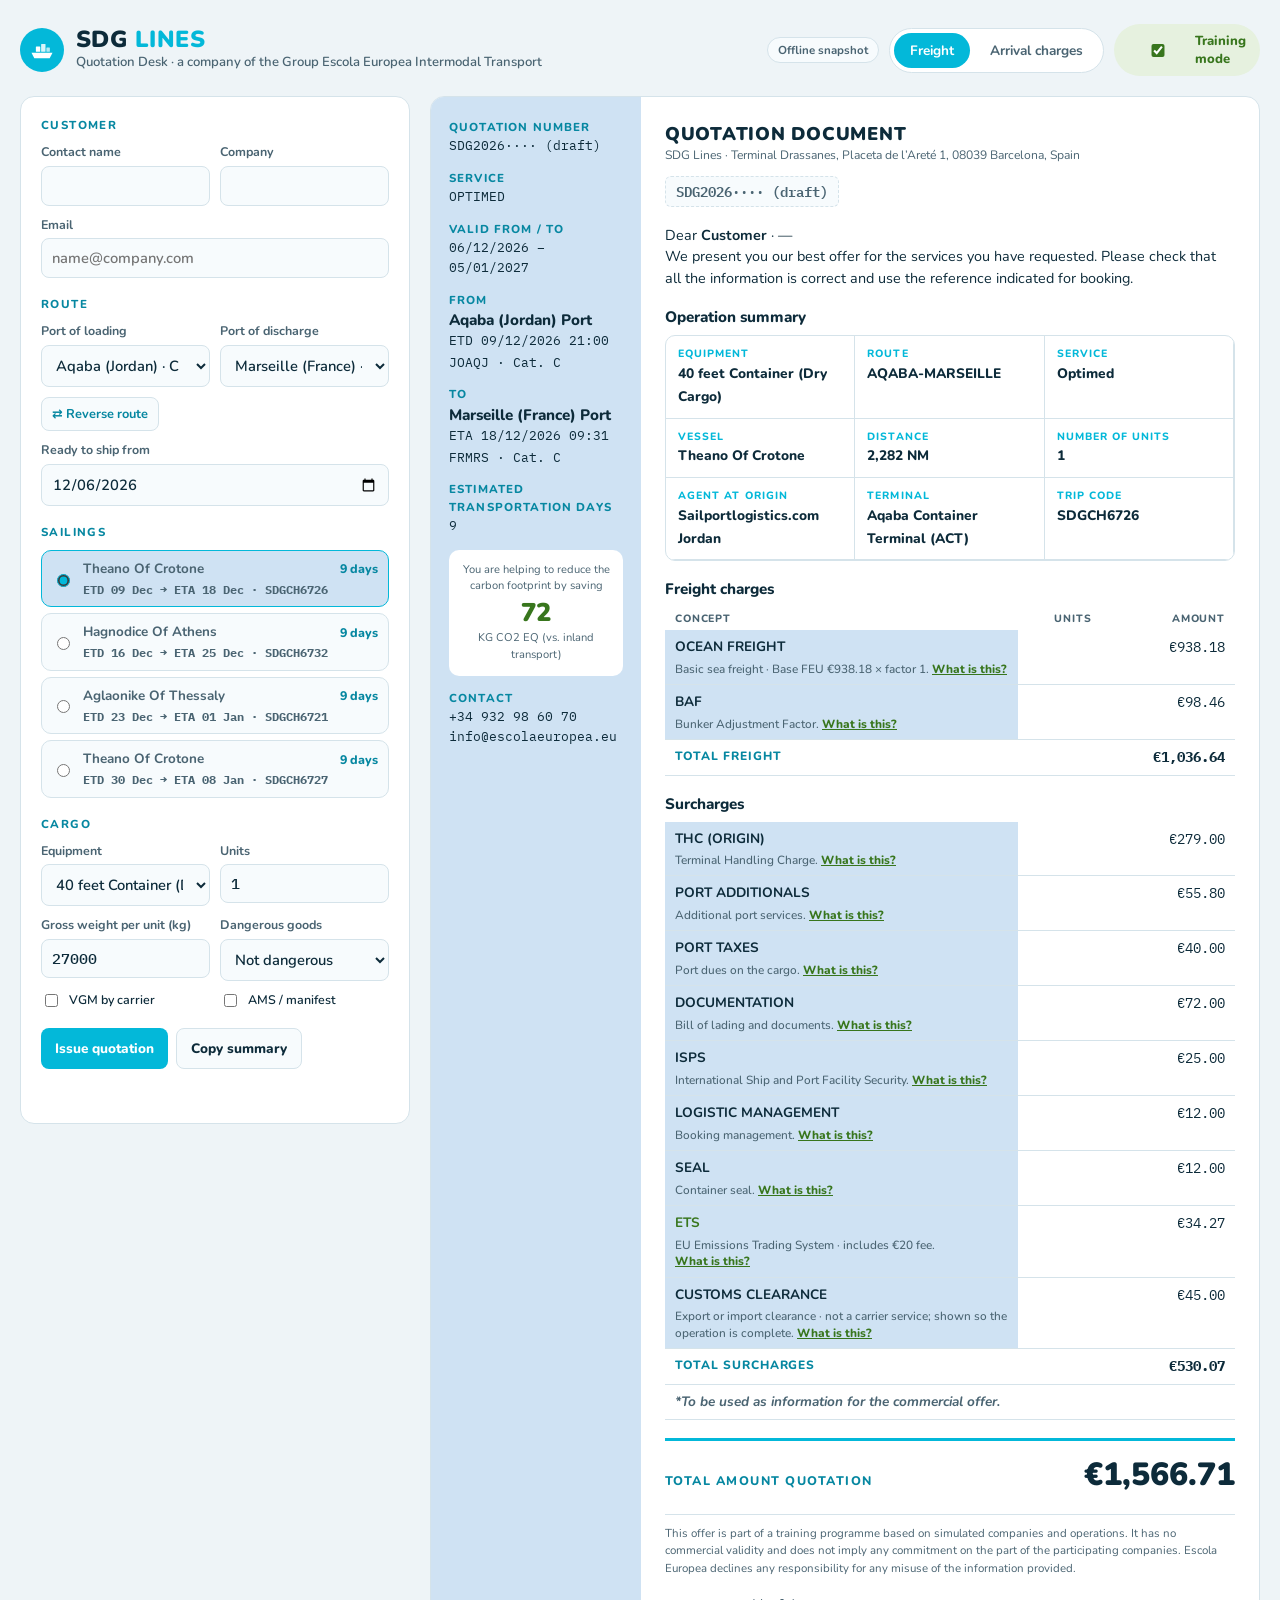
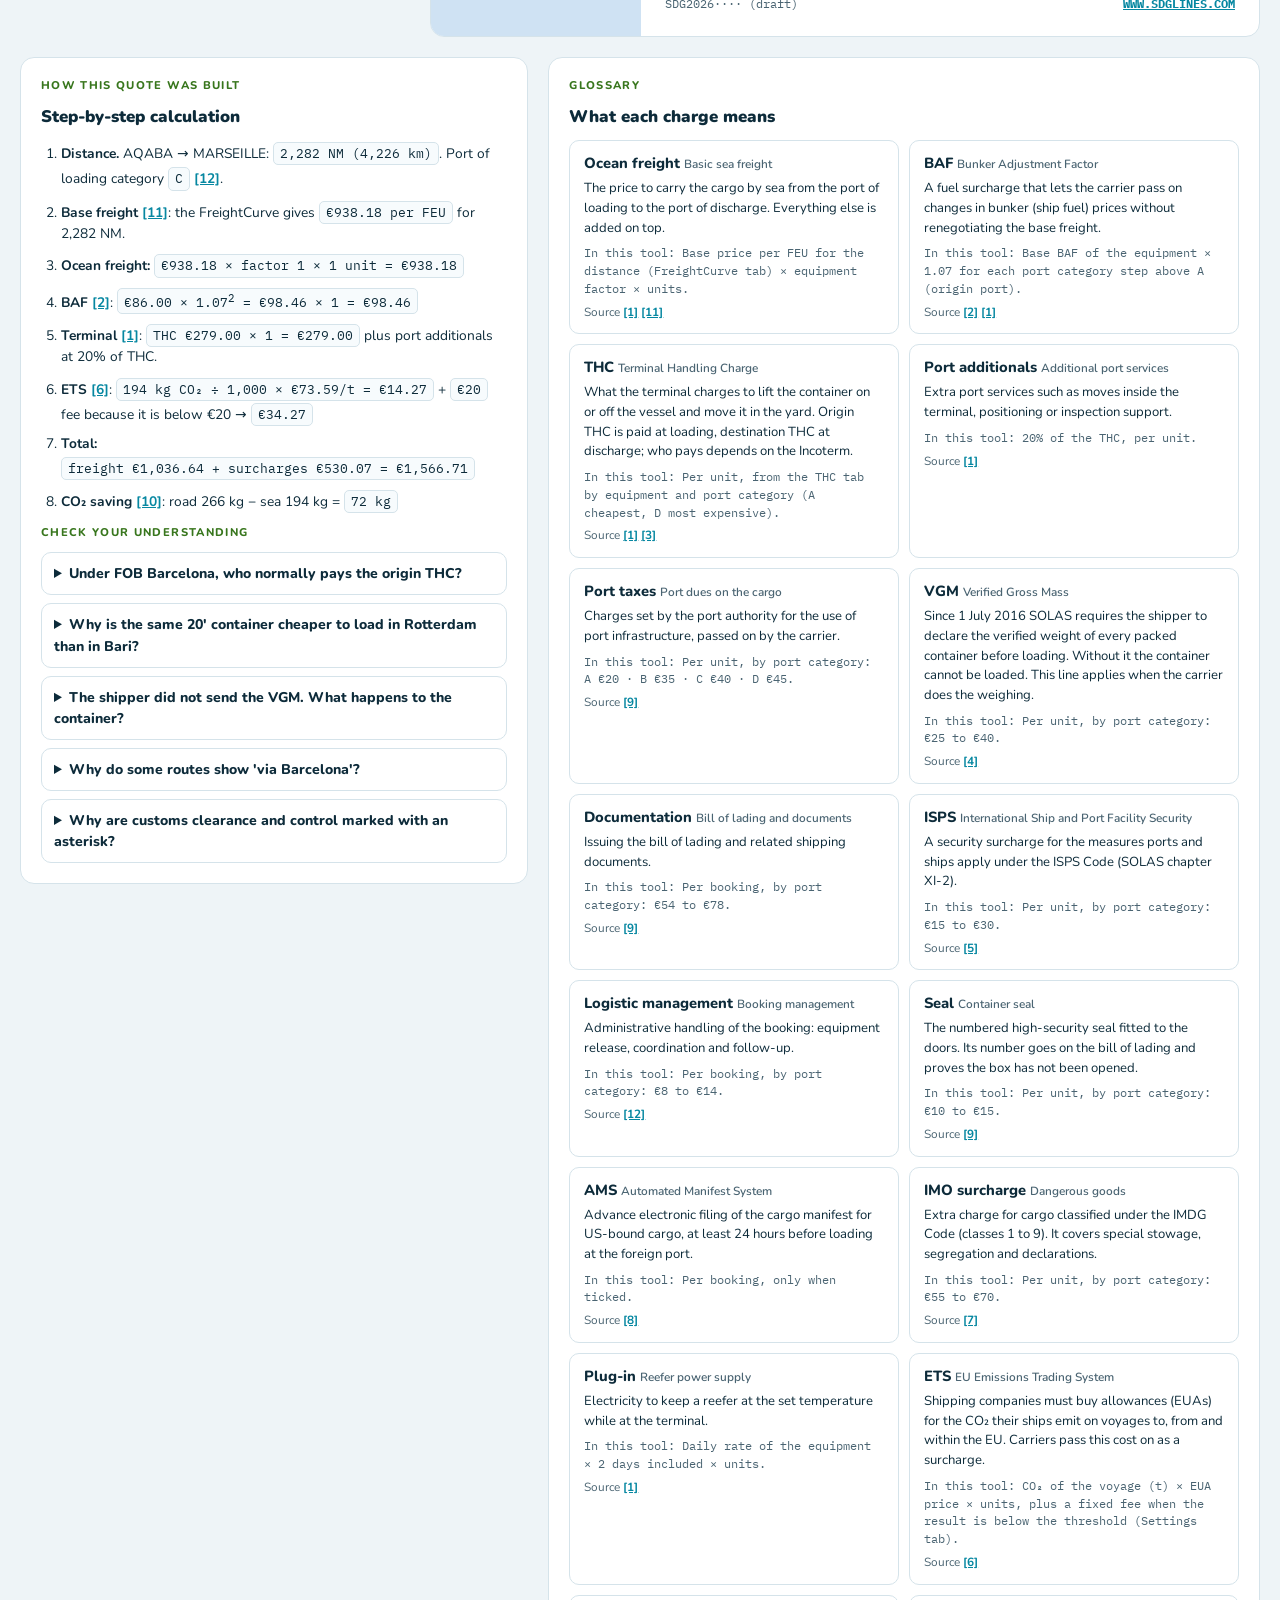
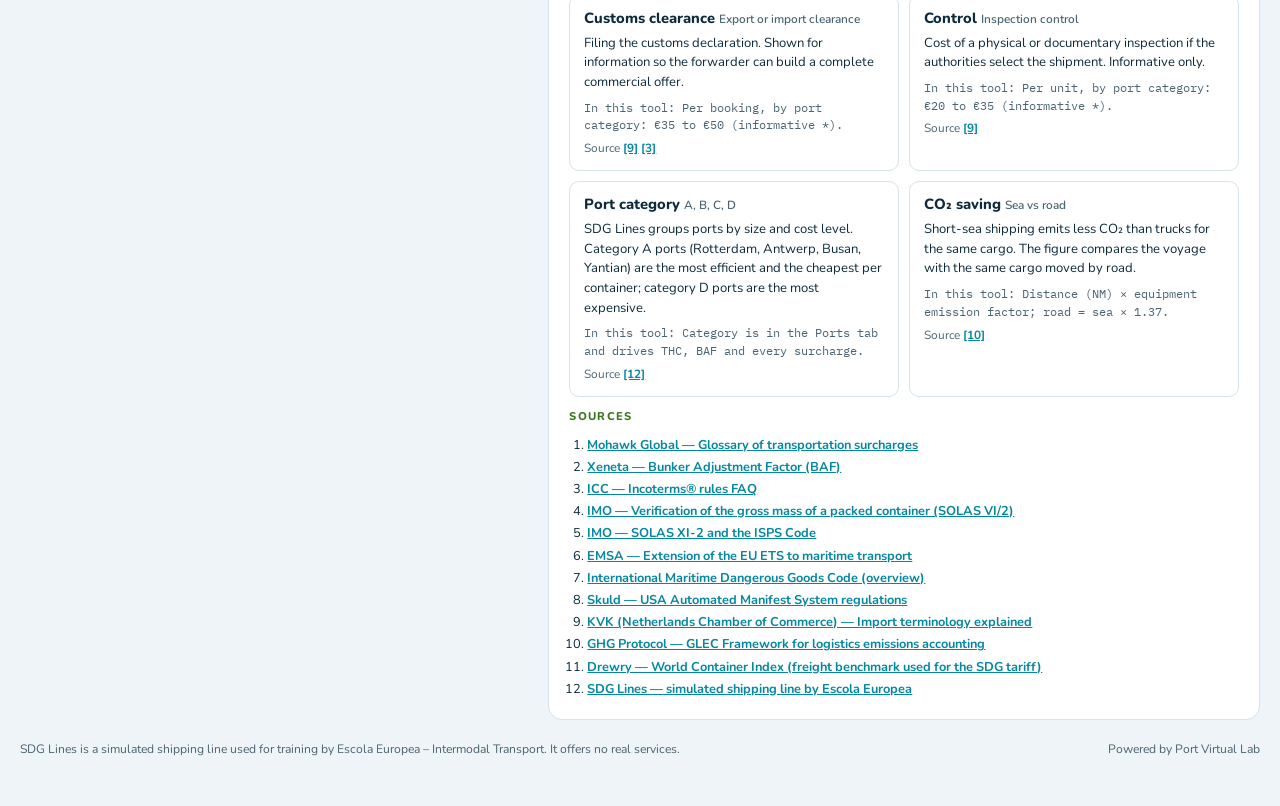
==== index.html @ 692e2114 "SDG Lines Quotation Desk Plain HTML/CSS/JS front end on GitHub Pages, Google Apps Script API over th" ====
<!doctype html>
<html lang="en">
<head>
<meta charset="utf-8">
<meta name="viewport" content="width=device-width,initial-scale=1,viewport-fit=cover">
<title>SDG Lines Quotation Desk</title>
<meta name="description" content="Container, RORO and arrival charges quotations for SDG Lines, the simulated shipping line of Escola Europea – Intermodal Transport.">
<link rel="icon" href="data:image/svg+xml,%3Csvg xmlns=%22http://www.w3.org/2000/svg%22 viewBox=%220 0 32 32%22%3E%3Ccircle cx=%2216%22 cy=%2216%22 r=%2216%22 fill=%22%2303b8d9%22/%3E%3Cpath d=%22M4 19h24l-3.2 6.5H7.2z%22 fill=%22%23fff%22/%3E%3C/svg%3E">
<link rel="preconnect" href="https://fonts.googleapis.com">
<link rel="preconnect" href="https://fonts.gstatic.com" crossorigin>
<link rel="stylesheet" href="https://fonts.googleapis.com/css2?family=Nunito:wght@400;600;700;800;900&family=IBM+Plex+Mono:wght@400;500;600&display=swap">
<link rel="stylesheet" href="css/styles.css">
</head>
<body class="teach">
<div class="wrap">
  <header class="top">
    <a class="brand" href="https://www.sdglines.com/" target="_blank" rel="noopener">
      <span class="mark" aria-hidden="true">
        <svg viewBox="0 0 32 32" fill="none"><path d="M4 19h24l-3.2 6.5H7.2z" fill="#fff"/><rect x="9" y="12" width="5" height="6" rx=".6" fill="#fff"/><rect x="15" y="9" width="5" height="9" rx=".6" fill="#fff" opacity=".85"/><rect x="21" y="13" width="4" height="5" rx=".6" fill="#fff" opacity=".7"/></svg>
      </span>
      <span>
        <h1>SDG <span>LINES</span></h1>
        <p>Quotation Desk · a company of the Group Escola Europea Intermodal Transport</p>
      </span>
    </a>
    <div class="topctl">
      <span class="status" id="data-status">Loading data…</span>
      <div class="tabs" role="group" aria-label="Quotation type">
        <button type="button" id="mode-freight" aria-pressed="true">Freight</button>
        <button type="button" id="mode-arrival" aria-pressed="false">Arrival charges</button>
      </div>
      <label class="learn" for="teach"><input id="teach" type="checkbox" checked> Training mode</label>
    </div>
  </header>

  <div class="grid">
    <form class="desk" id="form" autocomplete="off" novalidate>
      <fieldset>
        <h2>Customer</h2>
        <div class="row">
          <label for="name">Contact name<input id="name" required></label>
          <label for="company">Company<input id="company" required></label>
        </div>
        <label for="email">Email<input id="email" type="email" placeholder="name@company.com"></label>
      </fieldset>

      <fieldset>
        <h2 id="route-h">Route</h2>
        <div class="row">
          <label for="origin" id="origin-l">Port of loading<select id="origin"></select></label>
          <label for="dest"><span id="dest-t">Port of discharge</span><select id="dest"></select></label>
        </div>
        <button type="button" class="swap" id="swap">⇄ Reverse route</button>
        <label for="etd" id="etd-l">Ready to ship from<input id="etd" type="date"></label>
      </fieldset>

      <fieldset id="sail-box">
        <h2>Sailings</h2>
        <div class="sailings" id="sailings" role="radiogroup" aria-label="Available sailings"></div>
      </fieldset>

      <fieldset>
        <h2>Cargo</h2>
        <div class="row">
          <label for="unit">Equipment<select id="unit"></select></label>
          <label for="qty">Units<input id="qty" type="number" min="1" max="999" value="1"></label>
        </div>
        <div class="row">
          <label for="weight" id="weight-l">Gross weight per unit (kg)<input id="weight" type="number" min="0" step="100"></label>
          <label for="imo">Dangerous goods<select id="imo">
            <option value="">Not dangerous</option><option value="1">Class 1 · Explosives</option><option value="2">Class 2 · Gases</option>
            <option value="3">Class 3 · Flammable liquids</option><option value="4">Class 4 · Flammable solids</option><option value="5">Class 5 · Oxidizers, peroxides</option>
            <option value="6">Class 6 · Toxic, infectious</option><option value="7">Class 7 · Radioactive</option><option value="8">Class 8 · Corrosives</option><option value="9">Class 9 · Miscellaneous</option>
          </select></label>
        </div>
        <div class="row" id="opts-row">
          <label class="check" for="vgm"><input id="vgm" type="checkbox"> VGM by carrier</label>
          <label class="check" for="ams"><input id="ams" type="checkbox"> AMS / manifest</label>
        </div>
      </fieldset>

      <p class="flag" id="flag" hidden></p>

      <div class="actions">
        <button type="submit" class="btn primary" id="issue">Issue quotation</button>
        <button type="button" class="btn ghost" id="copy">Copy summary</button>
      </div>
      <div class="toast" id="toast" role="status" aria-live="polite"></div>
      <!-- Appears only once the server has filed a PDF for the issued quotation. -->
      <p class="pdf-link" id="pdf-link" hidden><a href="#" target="_blank" rel="noopener">Open the PDF</a></p>
    </form>

    <article class="doc" aria-label="Quotation document">
      <aside class="side">
        <div><div class="k">Quotation number</div><div class="v" id="d-qno"></div></div>
        <div><div class="k">Service</div><div class="v" id="d-service"></div></div>
        <div><div class="k">Valid from / to</div><div class="v" id="d-valid"></div></div>
        <div class="leg" id="d-from"></div>
        <div class="leg" id="d-to"></div>
        <div id="d-tt"></div>
        <div class="co2" id="d-co2"></div>
        <div><div class="k">Contact</div><div class="v">+34 932 98 60 70<br>info@escolaeuropea.eu</div></div>
      </aside>
      <div class="main">
        <div class="dochead">
          <div>
            <h3>QUOTATION DOCUMENT</h3>
            <p>SDG Lines · Terminal Drassanes, Placeta de l’Areté 1, 08039 Barcelona, Spain</p>
          </div>
          <span class="qno draft" id="d-qno2"></span>
        </div>
        <p class="dear" id="d-dear"></p>
        <div class="block"><h4>Operation summary</h4><div class="summary" id="d-summary"></div></div>
        <div class="block" id="b-freight"><h4>Freight charges</h4><div class="tbl"><table id="t-freight"></table></div></div>
        <div class="block"><h4 id="h-sur">Surcharges</h4><div class="tbl"><table id="t-sur"></table></div></div>
        <div class="total"><span id="d-total-l">Total amount quotation</span><b id="d-total"></b></div>
        <p class="disclaimer">This offer is part of a training programme based on simulated companies and operations. It has no commercial validity and does not imply any commitment on the part of the participating companies. Escola Europea declines any responsibility for any misuse of the information provided.</p>
        <div class="foot"><span id="d-qno3"></span><a href="https://www.sdglines.com/" target="_blank" rel="noopener">WWW.SDGLINES.COM</a></div>
      </div>
    </article>
  </div>

  <section class="train" aria-label="Training layer">
    <div class="card">
      <span class="eyebrow">How this quote was built</span>
      <h2>Step-by-step calculation</h2>
      <ol class="calc" id="calc"></ol>
      <span class="eyebrow">Check your understanding</span>
      <div class="qs" id="qs"></div>
    </div>
    <div class="card">
      <span class="eyebrow">Glossary</span>
      <h2>What each charge means</h2>
      <div class="gloss" id="gloss"></div>
      <span class="eyebrow">Sources</span>
      <ol class="srclist" id="srcs"></ol>
    </div>
  </section>

  <footer class="site">
    <span>SDG Lines is a simulated shipping line used for training by Escola Europea – Intermodal Transport. It offers no real services.</span>
    <span>Powered by Port Virtual Lab</span>
  </footer>
</div>

<script src="js/config.js"></script>
<script src="js/engine.js"></script>
<script src="js/schedule.js"></script>
<script src="js/api.js"></script>
<script src="js/training.js"></script>
<script src="js/app.js"></script>
</body>
</html>
---- css/styles.css ----
/* SDG Lines Quotation Desk — brand tokens from the SDG Lines quotation template (Nunito, #03b8d9, #cfe2f3) */
:root{
  --ink:#0d2b3a; --ink-2:#4a6472; --line:#d5e3ea;
  --bg:#eef4f7; --paper:#ffffff; --panel:#f7fbfd;
  --sdg:#03b8d9; --sdg-deep:#0687a1; --sdg-pale:#cfe2f3;
  --eco:#38761d; --eco-pale:#e6f1df; --warn:#a15c00; --warn-pale:#fff2dc; --hl:#fff7c7;
  --display:"Nunito",ui-rounded,"Segoe UI",system-ui,sans-serif;
  --body:"Nunito","Segoe UI",system-ui,sans-serif;
  --mono:"IBM Plex Mono",ui-monospace,Menlo,Consolas,monospace;
}
@media (prefers-color-scheme: dark){:root:not([data-theme="light"]){
  --ink:#e4f0f5; --ink-2:#9db5c1; --line:#24414f; --bg:#081820; --paper:#0f2530; --panel:#0c1f28;
  --sdg:#2cc8e6; --sdg-deep:#7fdcf0; --sdg-pale:#123a4a; --eco:#8cc874; --eco-pale:#16301a;
  --warn:#f0b65c; --warn-pale:#33240c; --hl:#3a3410; color-scheme:dark}}
:root[data-theme="dark"]{
  --ink:#e4f0f5; --ink-2:#9db5c1; --line:#24414f; --bg:#081820; --paper:#0f2530; --panel:#0c1f28;
  --sdg:#2cc8e6; --sdg-deep:#7fdcf0; --sdg-pale:#123a4a; --eco:#8cc874; --eco-pale:#16301a;
  --warn:#f0b65c; --warn-pale:#33240c; --hl:#3a3410; color-scheme:dark}

*{box-sizing:border-box}
html{-webkit-text-size-adjust:100%}
body{margin:0;background:var(--bg);color:var(--ink);font-family:var(--body);font-size:15px;line-height:1.5;
  padding-left:max(16px,env(safe-area-inset-left,0px));padding-right:max(16px,env(safe-area-inset-right,0px));padding-block:24px 48px}
a{color:var(--sdg-deep);font-weight:700}
[hidden]{display:none!important}
.wrap{max-width:1240px;margin:0 auto;display:flex;flex-direction:column;gap:20px}

header.top{display:flex;flex-wrap:wrap;align-items:center;justify-content:space-between;gap:12px}
.brand{display:flex;align-items:center;gap:12px;text-decoration:none;color:inherit}
.mark{width:44px;height:44px;border-radius:50%;background:var(--sdg);display:grid;place-items:center;flex:none}
.mark svg{width:28px;height:28px}
.brand h1{margin:0;font-family:var(--display);font-weight:900;font-size:1.45rem;letter-spacing:.02em;line-height:1.1}
.brand h1 span{color:var(--sdg)}
.brand p{margin:0;color:var(--ink-2);font-size:.82rem;font-weight:600}
.topctl{display:flex;flex-wrap:wrap;gap:10px;align-items:center}
.tabs{display:flex;background:var(--paper);border:1px solid var(--line);border-radius:999px;padding:4px;gap:4px}
.tabs button{border:0;background:transparent;color:var(--ink-2);font:700 .85rem var(--body);padding:8px 16px;border-radius:999px;cursor:pointer}
.tabs button[aria-pressed="true"]{background:var(--sdg);color:#fff}
.learn{display:flex;flex-direction:row;align-items:center;gap:8px;background:var(--eco-pale);color:var(--eco);border-radius:999px;padding:8px 14px;font:800 .82rem var(--body);cursor:pointer}
.learn input{accent-color:var(--eco)}
.status{font:700 .72rem var(--body);padding:4px 10px;border-radius:999px;background:var(--panel);border:1px solid var(--line);color:var(--ink-2)}
.status.live{color:var(--eco);border-color:var(--eco)}
button:focus-visible,select:focus-visible,input:focus-visible,summary:focus-visible,a:focus-visible{outline:2px solid var(--sdg);outline-offset:2px}

.grid{display:grid;grid-template-columns:minmax(0,390px) minmax(0,1fr);gap:20px;align-items:start}
@media (max-width:920px){.grid{grid-template-columns:1fr}}

.desk{background:var(--paper);border:1px solid var(--line);border-radius:14px;padding:20px;display:flex;flex-direction:column;gap:18px}
.desk h2{margin:0;font:800 .72rem var(--body);letter-spacing:.12em;text-transform:uppercase;color:var(--sdg-deep)}
fieldset{border:0;margin:0;padding:0;display:flex;flex-direction:column;gap:10px;min-width:0}
.row{display:grid;grid-template-columns:1fr 1fr;gap:10px}
label{display:flex;flex-direction:column;gap:4px;font-size:.78rem;font-weight:700;color:var(--ink-2);min-width:0}
input,select{font:600 .92rem var(--body);color:var(--ink);background:var(--panel);border:1px solid var(--line);border-radius:8px;padding:9px 10px;width:100%;min-width:0}
input[type=number]{font-family:var(--mono);font-weight:500}
.check{flex-direction:row;align-items:center;gap:8px;font-weight:600;color:var(--ink)}
.check input{width:auto}
.swap{align-self:start;border:1px solid var(--line);background:var(--panel);color:var(--sdg-deep);border-radius:8px;padding:7px 10px;font:700 .8rem var(--body);cursor:pointer}
.note{font-size:.76rem;color:var(--ink-2);margin:0}
.flag{background:var(--warn-pale);color:var(--warn);border-radius:8px;padding:8px 10px;font-size:.78rem;font-weight:600;margin:0}

.sailings{display:flex;flex-direction:column;gap:6px}
.sail{display:grid;grid-template-columns:auto 1fr auto;gap:2px 10px;align-items:center;border:1px solid var(--line);border-radius:10px;padding:8px 10px;cursor:pointer;background:var(--panel)}
.sail input{grid-row:span 2;width:auto;accent-color:var(--sdg)}
.sail b{font-size:.84rem}
.sail small{grid-column:2/4;font-family:var(--mono);font-size:.72rem;color:var(--ink-2)}
.sail .tt{font:800 .78rem var(--body);color:var(--sdg-deep)}
.sail:has(input:checked){border-color:var(--sdg);background:var(--sdg-pale)}

.actions{display:flex;flex-wrap:wrap;gap:8px}
.btn{border:0;border-radius:8px;padding:10px 14px;font:800 .85rem var(--body);cursor:pointer}
.btn.primary{background:var(--sdg);color:#fff}
.btn.ghost{background:var(--panel);color:var(--ink);border:1px solid var(--line)}
.btn[disabled]{opacity:.5;cursor:wait}
.toast{font-size:.82rem;font-weight:700;min-height:1.2em;color:var(--eco)}
.toast.err{color:var(--warn)}

/* Quotation document */
.doc{background:var(--paper);border:1px solid var(--line);border-radius:14px;overflow:hidden;display:grid;grid-template-columns:210px minmax(0,1fr)}
@media (max-width:640px){.doc{grid-template-columns:1fr}}
.side{background:var(--sdg-pale);padding:22px 18px;display:flex;flex-direction:column;gap:14px;font-size:.82rem}
.side .k{font-weight:800;font-size:.72rem;letter-spacing:.1em;text-transform:uppercase;color:var(--sdg-deep)}
.side .v{font-family:var(--mono);font-size:.82rem;word-break:break-word}
.side .port{font-weight:800;font-size:.95rem;line-height:1.2}
.leg{display:flex;flex-direction:column;gap:2px}
.co2{background:var(--paper);border-radius:10px;padding:12px;text-align:center}
.co2 b{display:block;font:900 1.6rem var(--display);color:var(--eco);font-variant-numeric:tabular-nums}
.co2 small{display:block;color:var(--ink-2);font-size:.7rem}
.main{padding:24px;display:flex;flex-direction:column;gap:18px;min-width:0}
.dochead{display:flex;flex-wrap:wrap;justify-content:space-between;gap:12px;align-items:flex-start}
.dochead h3{margin:0;font:900 1.15rem var(--display);letter-spacing:.04em}
.dochead p{margin:0;font-size:.76rem;color:var(--ink-2)}
.qno{font-family:var(--mono);font-weight:600;background:var(--sdg);color:#fff;border-radius:6px;padding:4px 10px;font-size:.85rem;white-space:nowrap}
.qno.draft{background:var(--panel);color:var(--ink-2);border:1px dashed var(--line)}
.dear{font-size:.9rem;margin:0}
.summary{display:grid;grid-template-columns:repeat(3,minmax(0,1fr));border:1px solid var(--line);border-radius:10px;overflow:hidden}
@media (max-width:520px){.summary{grid-template-columns:repeat(2,minmax(0,1fr))}}
.summary div{padding:10px 12px;border-right:1px solid var(--line);border-bottom:1px solid var(--line);min-width:0}
.summary span{display:block;font-size:.66rem;font-weight:800;letter-spacing:.1em;text-transform:uppercase;color:var(--sdg)}
.summary strong{font-size:.86rem;font-weight:800;word-break:break-word}
.block h4{margin:0 0 8px;font:800 .95rem var(--display)}
.tbl{overflow-x:auto}
table{width:100%;border-collapse:collapse;font-size:.85rem}
th{text-align:right;font:800 .66rem var(--body);letter-spacing:.08em;text-transform:uppercase;color:var(--ink-2);padding:4px 10px}
th:first-child{text-align:left}
td{padding:7px 10px;border-bottom:1px solid var(--line);vertical-align:top}
td:first-child{font-weight:700;background:var(--sdg-pale);width:62%}
td.num{text-align:right;font-family:var(--mono);font-variant-numeric:tabular-nums;white-space:nowrap}
td.qty{color:var(--ink-2)}
tr.eco td:first-child{color:var(--eco)}
tr.sub td{font-weight:800;background:transparent}
tr.sub td:first-child{background:transparent;color:var(--sdg-deep);text-transform:uppercase;font-size:.75rem;letter-spacing:.08em}
tr.info td{color:var(--ink-2);font-style:italic;background:transparent}
.why{display:none;margin-top:3px;font:500 .74rem/1.4 var(--body);color:var(--ink-2)}
.why button{border:0;background:none;padding:0;color:var(--eco);font:800 .74rem var(--body);cursor:pointer;text-decoration:underline}
body.teach .why{display:block}
.total{display:flex;flex-wrap:wrap;justify-content:space-between;align-items:baseline;gap:8px;border-top:3px solid var(--sdg);padding-top:12px}
.total span{font:800 .78rem var(--body);letter-spacing:.12em;text-transform:uppercase;color:var(--sdg-deep)}
.total b{font:900 2rem var(--display);font-variant-numeric:tabular-nums}
.disclaimer{font-size:.72rem;color:var(--ink-2);margin:0;border-top:1px solid var(--line);padding-top:10px}
.foot{display:flex;flex-wrap:wrap;justify-content:space-between;gap:8px;font-family:var(--mono);font-size:.72rem;color:var(--ink-2)}

/* Training layer */
.train{display:none;grid-template-columns:minmax(0,1fr) minmax(0,1.4fr);gap:20px;align-items:start}
body.teach .train{display:grid}
@media (max-width:920px){.train{grid-template-columns:1fr}}
.card{background:var(--paper);border:1px solid var(--line);border-radius:14px;padding:20px;display:flex;flex-direction:column;gap:12px;min-width:0}
.card h2{margin:0;font:900 1.05rem var(--display)}
.eyebrow{font:800 .7rem var(--body);letter-spacing:.12em;text-transform:uppercase;color:var(--eco)}
ol.calc{margin:0;padding-left:20px;display:flex;flex-direction:column;gap:8px;font-size:.86rem}
code{font-family:var(--mono);font-size:.8rem;background:var(--panel);border:1px solid var(--line);border-radius:5px;padding:1px 6px;display:inline-block;margin-top:2px;word-break:break-word}
.qs{display:flex;flex-direction:column;gap:8px}
.qs details{border:1px solid var(--line);border-radius:10px;padding:10px 12px}
.qs summary{cursor:pointer;font-weight:800;font-size:.88rem}
.qs p{margin:8px 0 0;font-size:.84rem}
.gloss{display:grid;grid-template-columns:repeat(2,minmax(0,1fr));gap:10px}
@media (max-width:640px){.gloss{grid-template-columns:1fr}}
.term{border:1px solid var(--line);border-radius:10px;padding:12px 14px;display:flex;flex-direction:column;gap:6px;transition:background .4s}
.term.flash{background:var(--hl)}
.term h3{margin:0;font:800 .92rem var(--display)}
.term h3 small{font:600 .74rem var(--body);color:var(--ink-2)}
.term p{margin:0;font-size:.82rem}
.term .sim{font-family:var(--mono);font-size:.74rem;color:var(--ink-2)}
.term .src{font-size:.74rem;color:var(--ink-2)}
.srclist{margin:0;padding-left:18px;font-size:.8rem;display:flex;flex-direction:column;gap:3px}
footer.site{font-size:.76rem;color:var(--ink-2);display:flex;flex-wrap:wrap;gap:12px;justify-content:space-between}
@media (prefers-reduced-motion:reduce){.term{transition:none}}

/* Link to the PDF filed in Drive, shown after a quotation is issued. */
.pdf-link {
  margin: 10px 0 0;
  font-size: 14px;
}
.pdf-link a {
  display: inline-block;
  padding: 7px 14px;
  border: 1px solid var(--deep, #0687A1);
  border-radius: 8px;
  color: var(--deep, #0687A1);
  font-weight: 700;
  text-decoration: none;
}
.pdf-link a:hover,
.pdf-link a:focus-visible {
  background: var(--pale, #CFE2F3);
}
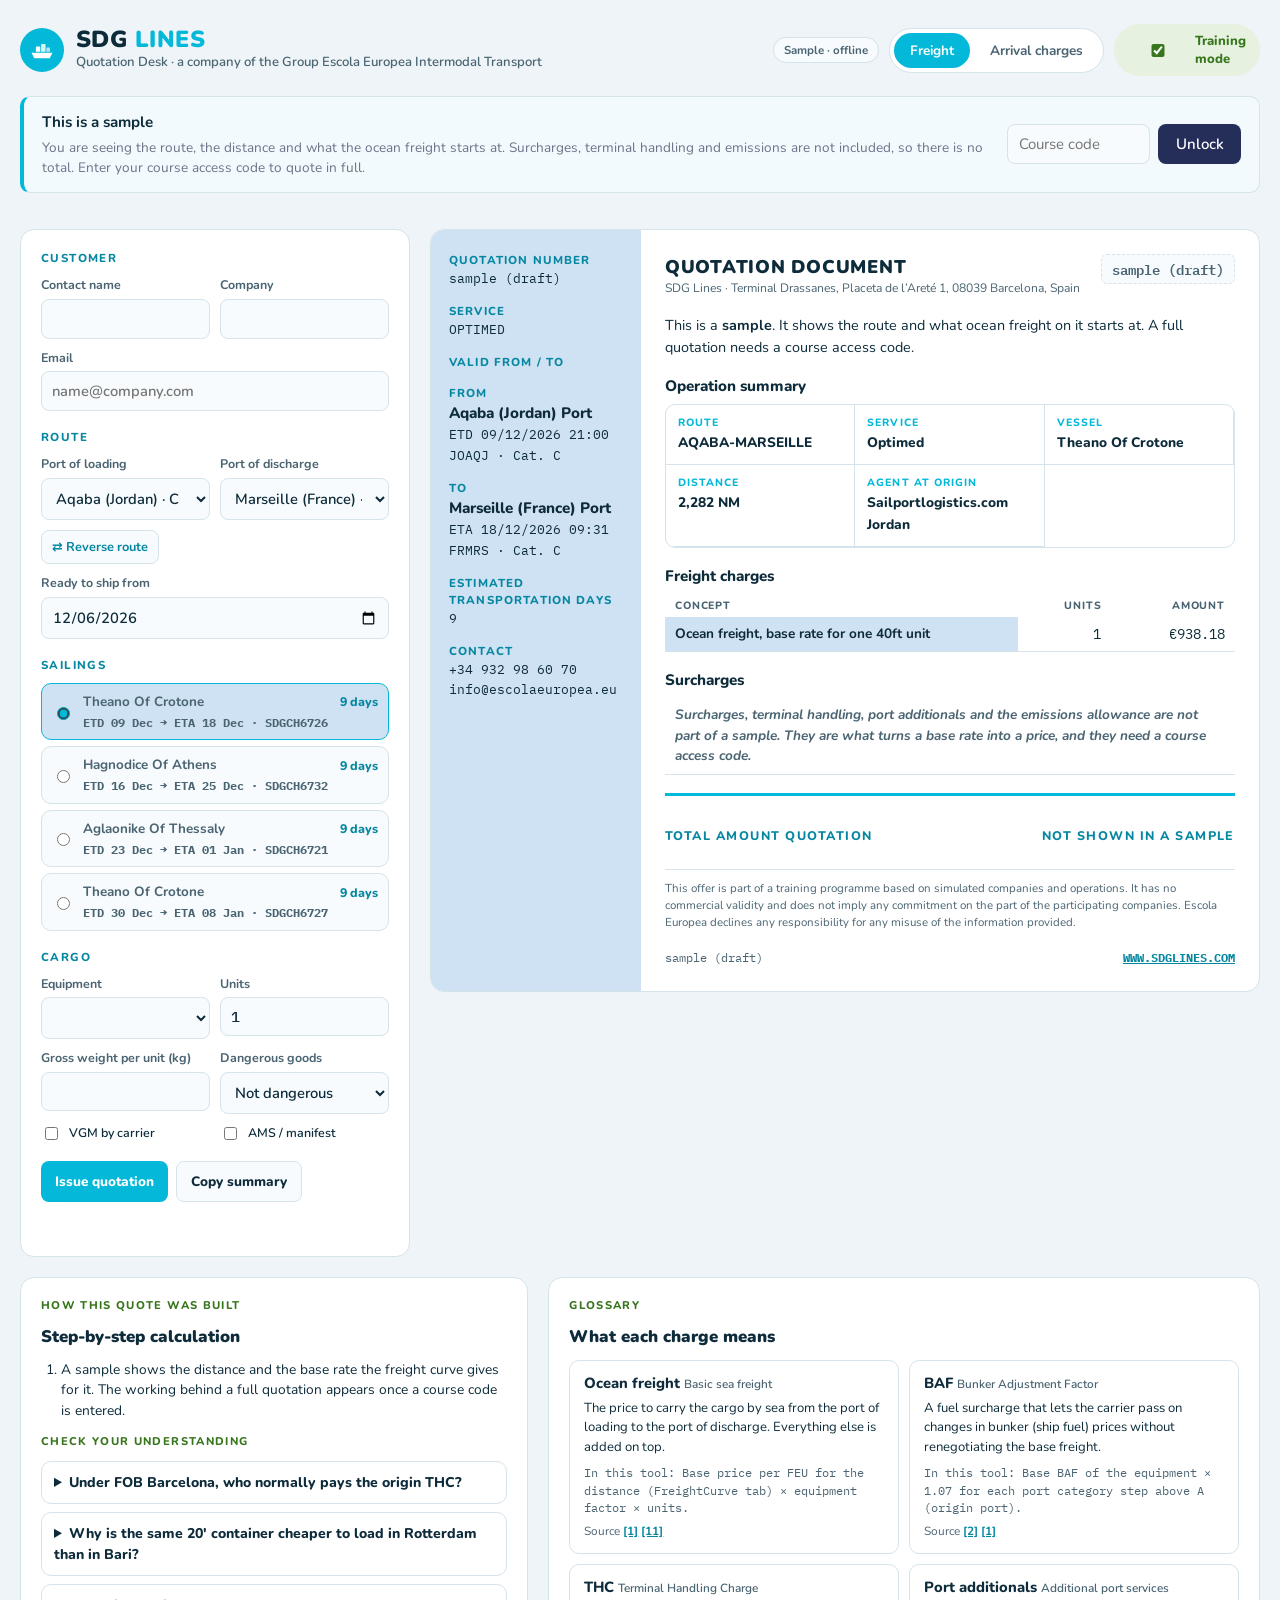
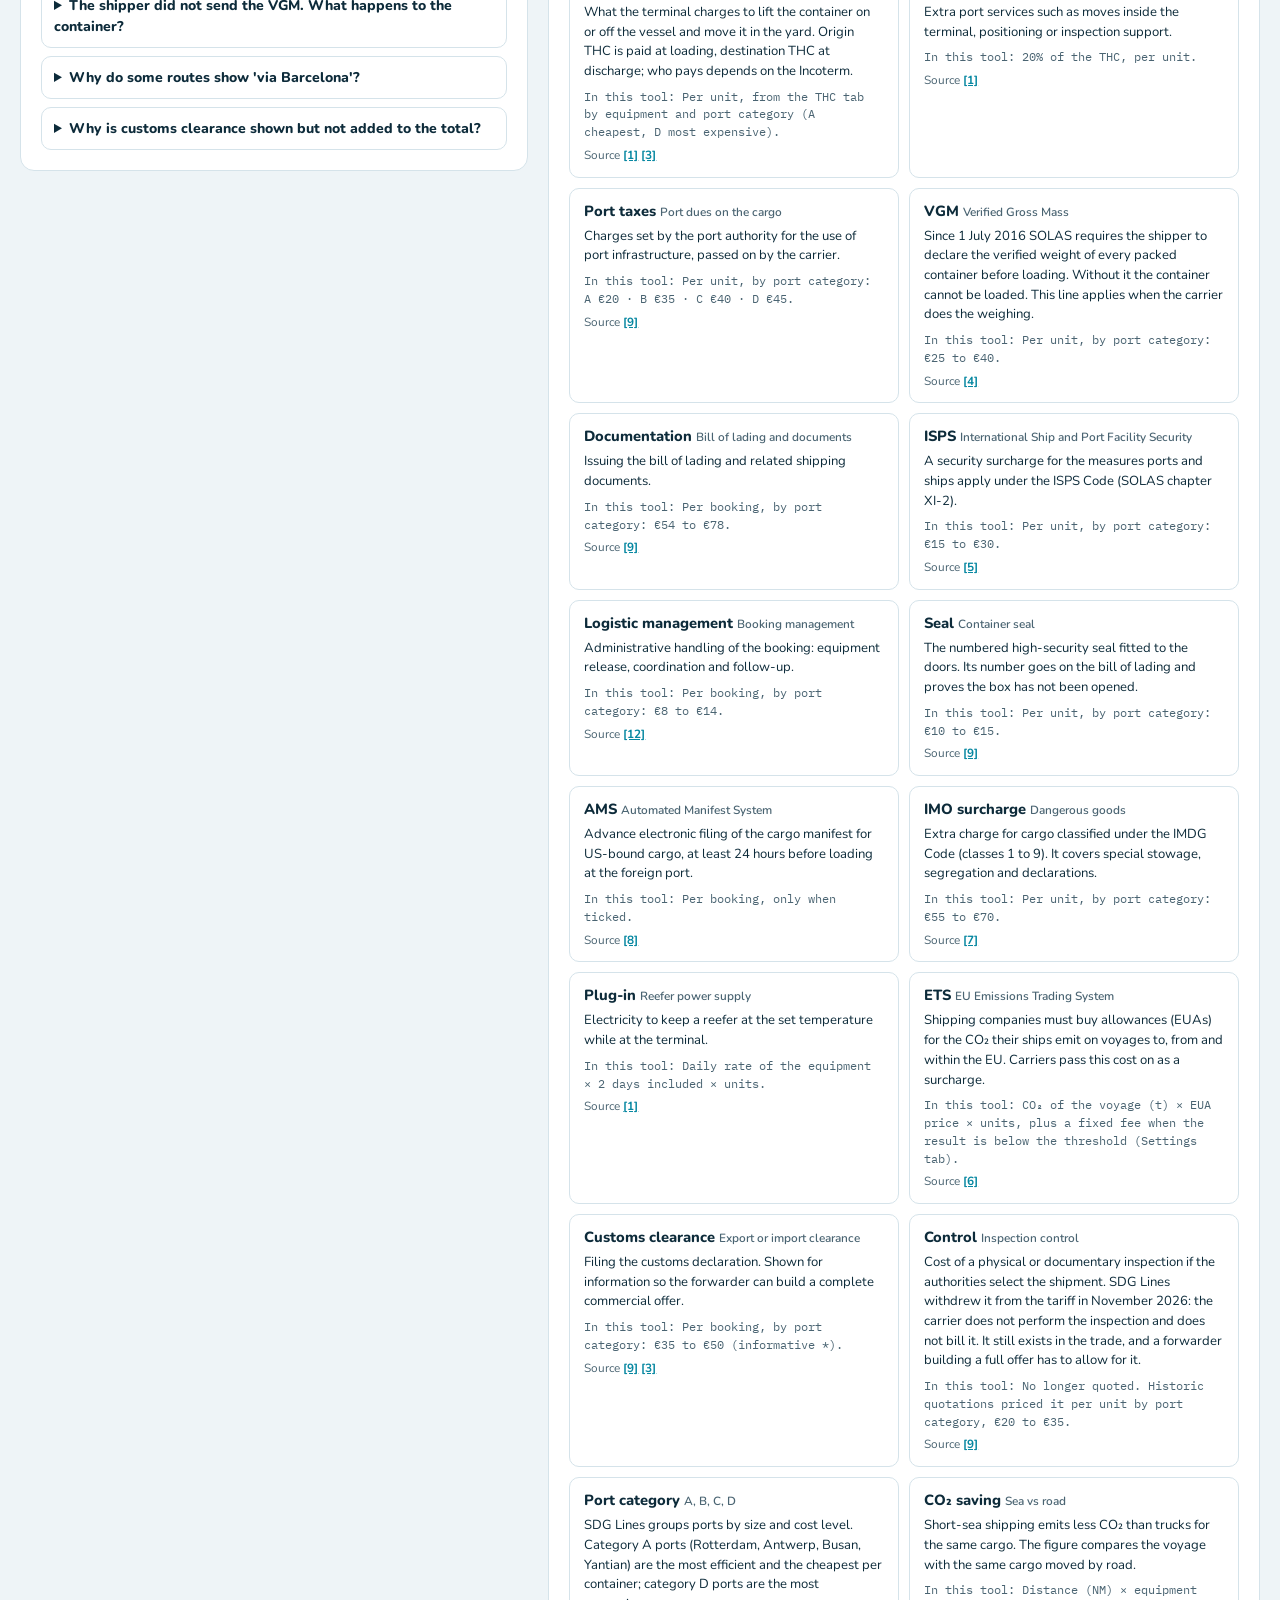
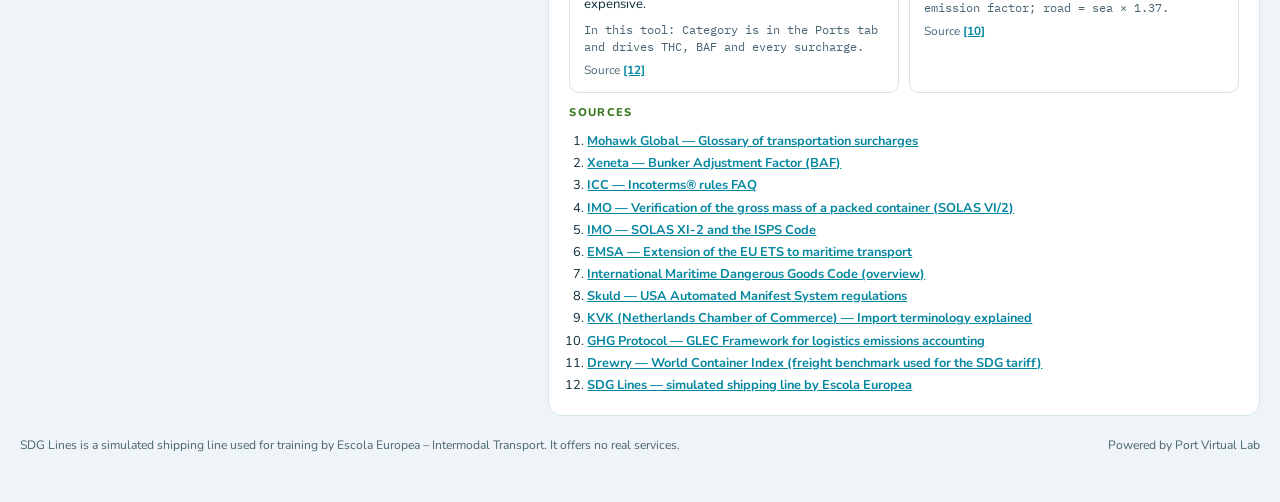
==== commit d8b2f492: "Show a sample to anyone without a course code Escola Europea has issued PVL course codes through a G" ====
--- a/index.html
+++ b/index.html
@@ -32,6 +32,25 @@
       <label class="learn" for="teach"><input id="teach" type="checkbox" checked> Training mode</label>
     </div>
   </header>
+
+  <!-- The course access code. Shown while the Desk is in sample mode and put
+       away once a code has been accepted, so a class that is already working
+       is not asked again on every reload. -->
+  <div class="access" id="access" hidden>
+    <div class="access-text">
+      <strong id="access-title">This is a sample</strong>
+      <p id="access-note">
+        You are seeing the route, the distance and what the ocean freight starts at.
+        Surcharges, terminal handling and emissions are not included, so there is no
+        total. Enter your course access code to quote in full.
+      </p>
+    </div>
+    <form class="access-form" id="access-form" autocomplete="off">
+      <label class="sr-only" for="access-code">Course access code</label>
+      <input id="access-code" name="access-code" inputmode="numeric" placeholder="Course code" size="12" />
+      <button type="submit" id="access-go">Unlock</button>
+    </form>
+  </div>
 
   <div class="grid">
     <form class="desk" id="form" autocomplete="off" novalidate>
--- a/css/styles.css
+++ b/css/styles.css
@@ -163,3 +163,75 @@
 .pdf-link a:focus-visible {
   background: var(--pale, #CFE2F3);
 }
+
+/* Charges that are shown but not added to the total: today AMS, and customs
+   clearance, which SDG Lines does not perform. Greyed, and labelled, so the
+   column of figures still adds up to the total printed under it. */
+.grid tr.out td, table tr.out td { color: var(--ink-2); }
+.out-tag {
+  display: inline-block; margin-left: 8px; padding: 1px 7px; border-radius: 999px;
+  background: var(--panel); border: 1px solid var(--line);
+  font-size: 10px; font-weight: 700; letter-spacing: .3px; color: var(--ink-2);
+  text-transform: none; vertical-align: 1px;
+}
+
+/* ---------- course access ---------- */
+/* The sample banner. It sits above the desk rather than inside it, because it
+   is about the whole page and not about one field. */
+.access {
+  display: flex;
+  flex-wrap: wrap;
+  gap: 1rem 1.5rem;
+  align-items: center;
+  justify-content: space-between;
+  margin: 0 0 1rem;
+  padding: 0.9rem 1.1rem;
+  border: 1px solid var(--line, #dce4ec);
+  border-left: 4px solid var(--primary, #03b8d9);
+  border-radius: 10px;
+  background: var(--wash, #f2fafd);
+}
+.access-text { min-width: 16rem; flex: 1 1 24rem; }
+.access-text strong { display: block; font-size: 0.95rem; }
+.access-text p { margin: 0.25rem 0 0; font-size: 0.85rem; line-height: 1.45; color: var(--muted, #6b7489); }
+.access-form { display: flex; gap: 0.5rem; align-items: center; }
+.access-form input {
+  min-height: 2.5rem;
+  padding: 0 0.7rem;
+  border: 1px solid var(--line, #dce4ec);
+  border-radius: 8px;
+  font: inherit;
+}
+.access-form button {
+  min-height: 2.5rem;
+  padding: 0 1.1rem;
+  border: 0;
+  border-radius: 8px;
+  background: var(--deep, #242e59);
+  color: #fff;
+  font: inherit;
+  font-weight: 600;
+  cursor: pointer;
+}
+.access-form button:hover { background: var(--primary, #03b8d9); }
+.access.bad { border-left-color: #c0392b; }
+.access.ok { border-left-color: var(--eco, #40a636); }
+
+/* A sample total is not a total, so it never looks like one. */
+.sample-total { color: var(--muted, #6b7489); font-weight: 600; }
+.sample-note {
+  margin-top: 0.4rem;
+  font-size: 0.8rem;
+  line-height: 1.45;
+  color: var(--muted, #6b7489);
+}
+
+.sr-only {
+  position: absolute;
+  width: 1px; height: 1px;
+  padding: 0; margin: -1px;
+  overflow: hidden;
+  clip: rect(0 0 0 0);
+  white-space: nowrap;
+  border: 0;
+}
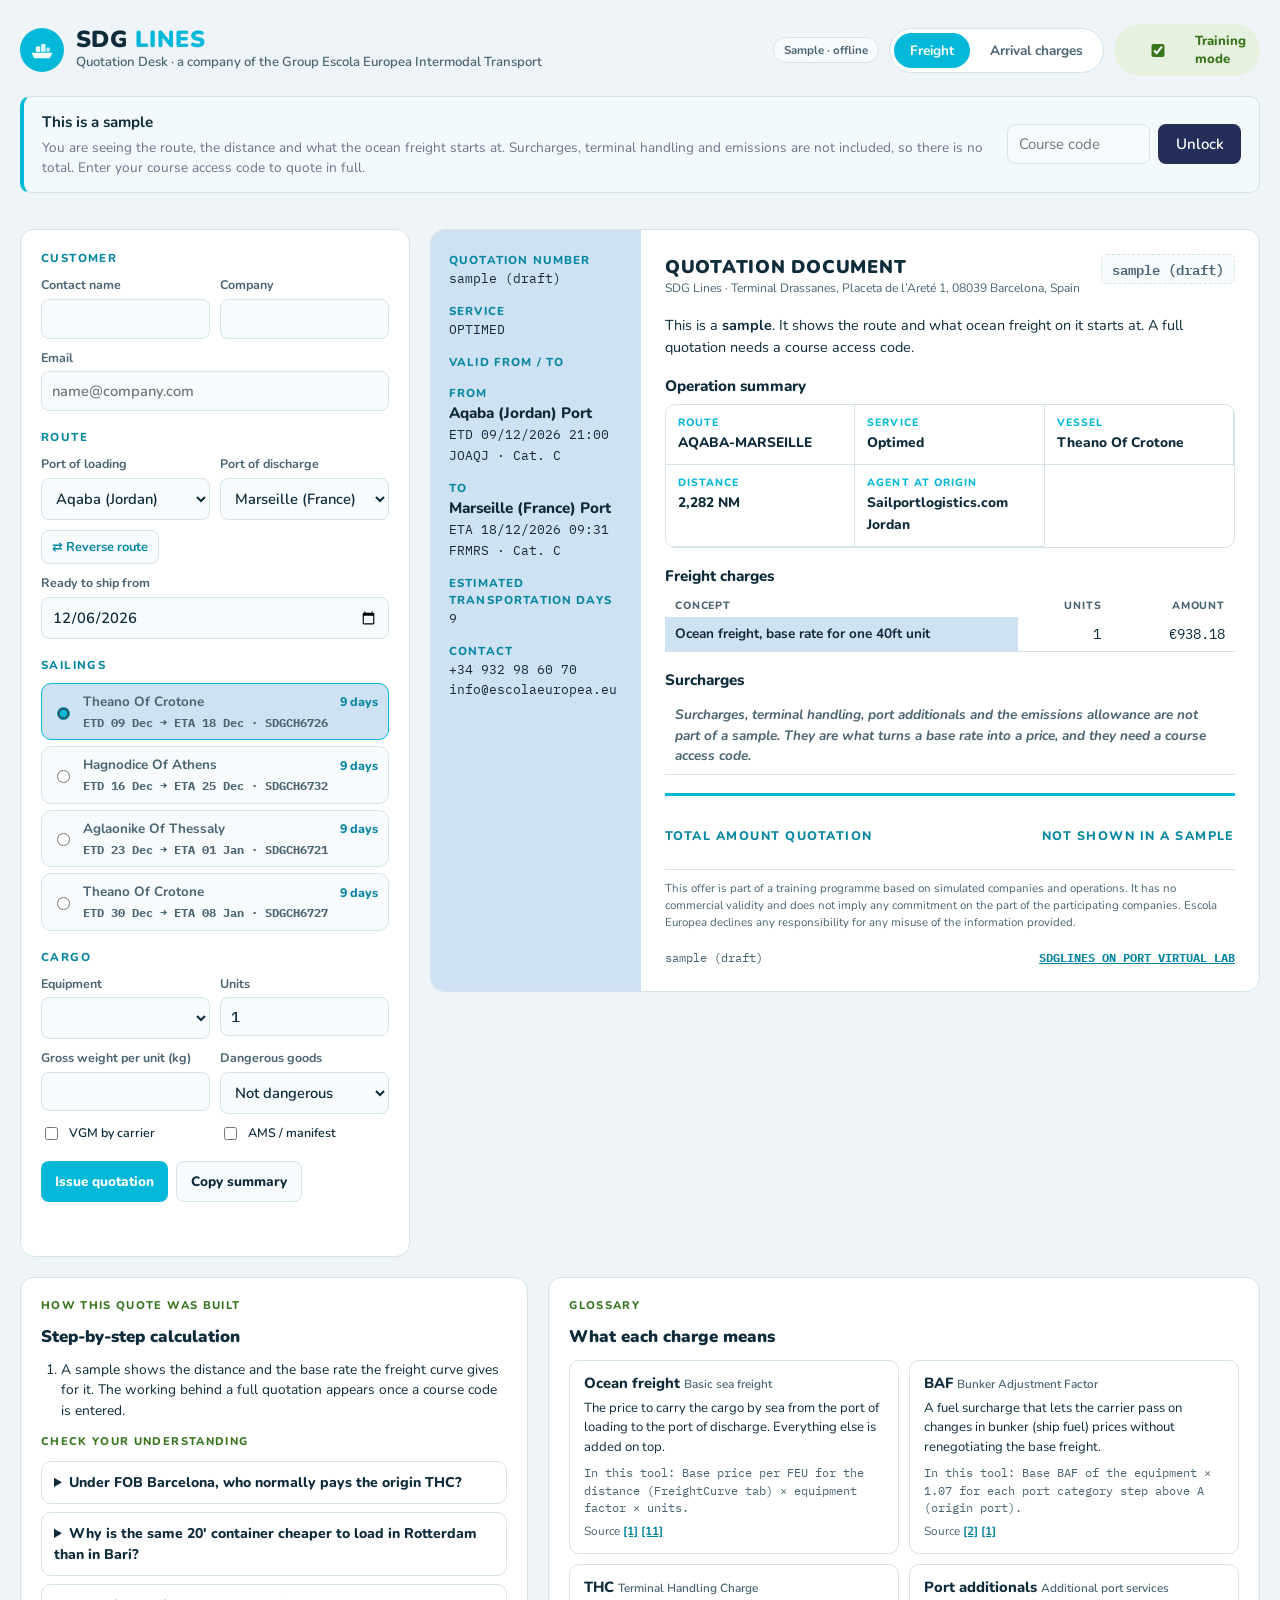
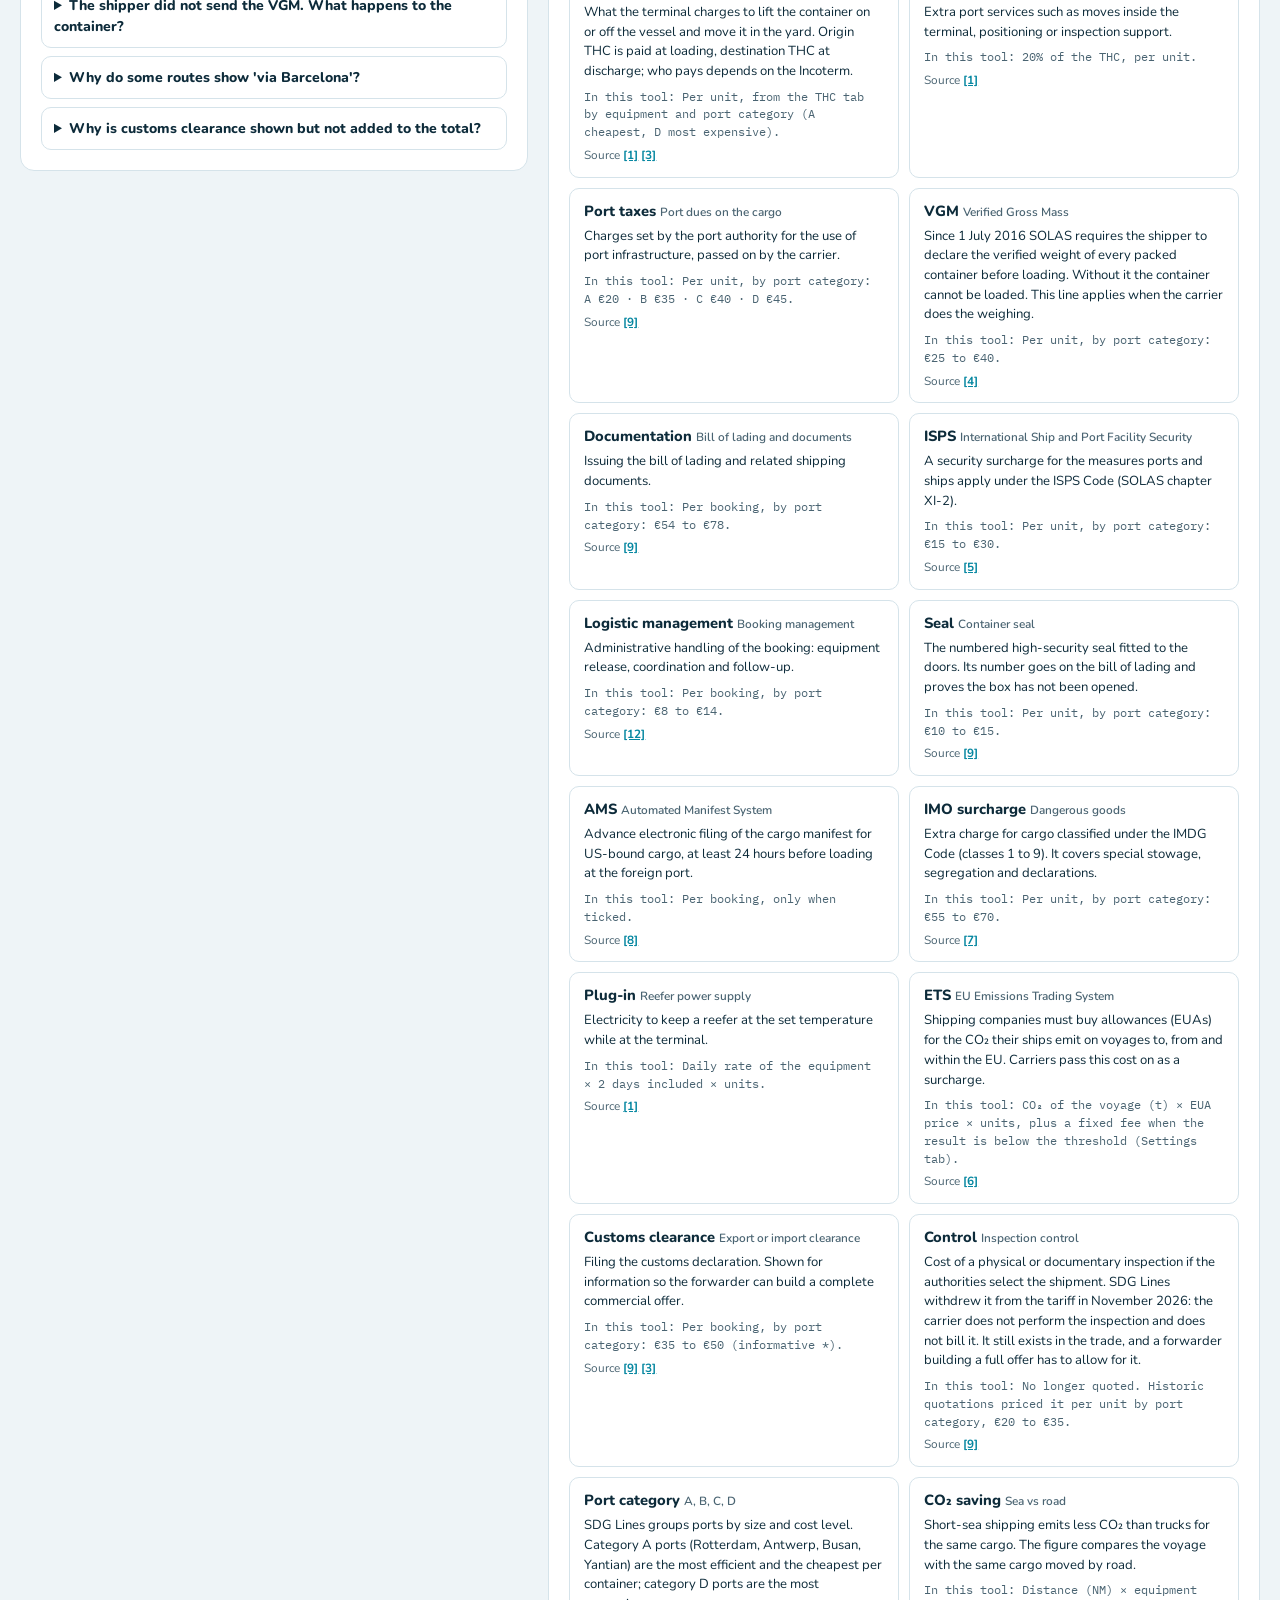
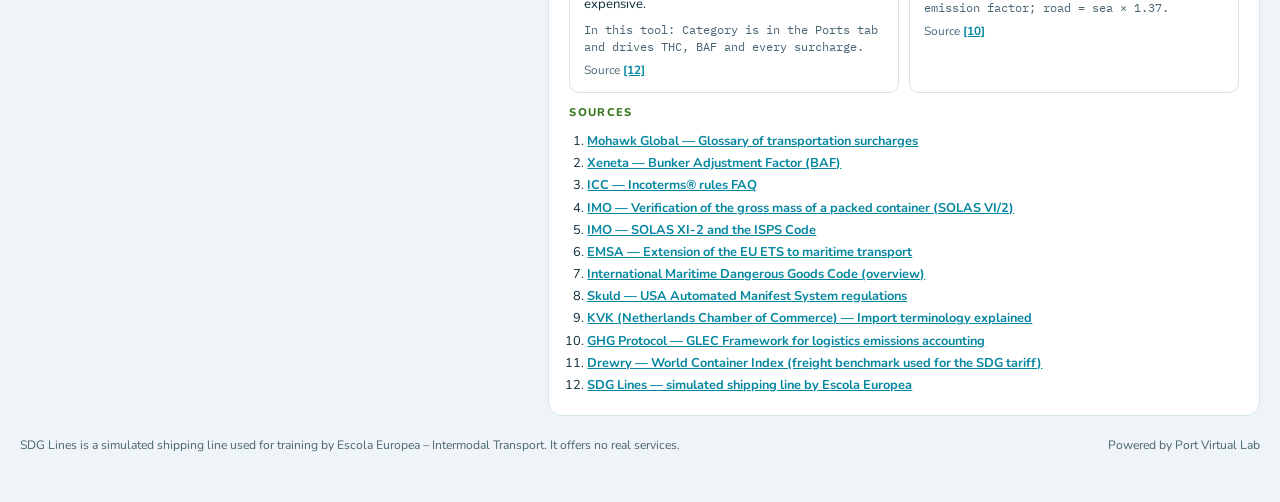
==== commit af7ee4b6: "Point the Desk at a website that is actually up www.sdglines.com now answers 404 on every path, incl" ====
--- a/index.html
+++ b/index.html
@@ -14,7 +14,7 @@
 <body class="teach">
 <div class="wrap">
   <header class="top">
-    <a class="brand" href="https://www.sdglines.com/" target="_blank" rel="noopener">
+    <a class="brand" href="https://portvirtuallab.github.io/sdglines/" target="_blank" rel="noopener">
       <span class="mark" aria-hidden="true">
         <svg viewBox="0 0 32 32" fill="none"><path d="M4 19h24l-3.2 6.5H7.2z" fill="#fff"/><rect x="9" y="12" width="5" height="6" rx=".6" fill="#fff"/><rect x="15" y="9" width="5" height="9" rx=".6" fill="#fff" opacity=".85"/><rect x="21" y="13" width="4" height="5" rx=".6" fill="#fff" opacity=".7"/></svg>
       </span>
@@ -134,7 +134,7 @@
         <div class="block"><h4 id="h-sur">Surcharges</h4><div class="tbl"><table id="t-sur"></table></div></div>
         <div class="total"><span id="d-total-l">Total amount quotation</span><b id="d-total"></b></div>
         <p class="disclaimer">This offer is part of a training programme based on simulated companies and operations. It has no commercial validity and does not imply any commitment on the part of the participating companies. Escola Europea declines any responsibility for any misuse of the information provided.</p>
-        <div class="foot"><span id="d-qno3"></span><a href="https://www.sdglines.com/" target="_blank" rel="noopener">WWW.SDGLINES.COM</a></div>
+        <div class="foot"><span id="d-qno3"></span><a href="https://portvirtuallab.github.io/sdglines/" target="_blank" rel="noopener">SDGLINES ON PORT VIRTUAL LAB</a></div>
       </div>
     </article>
   </div>
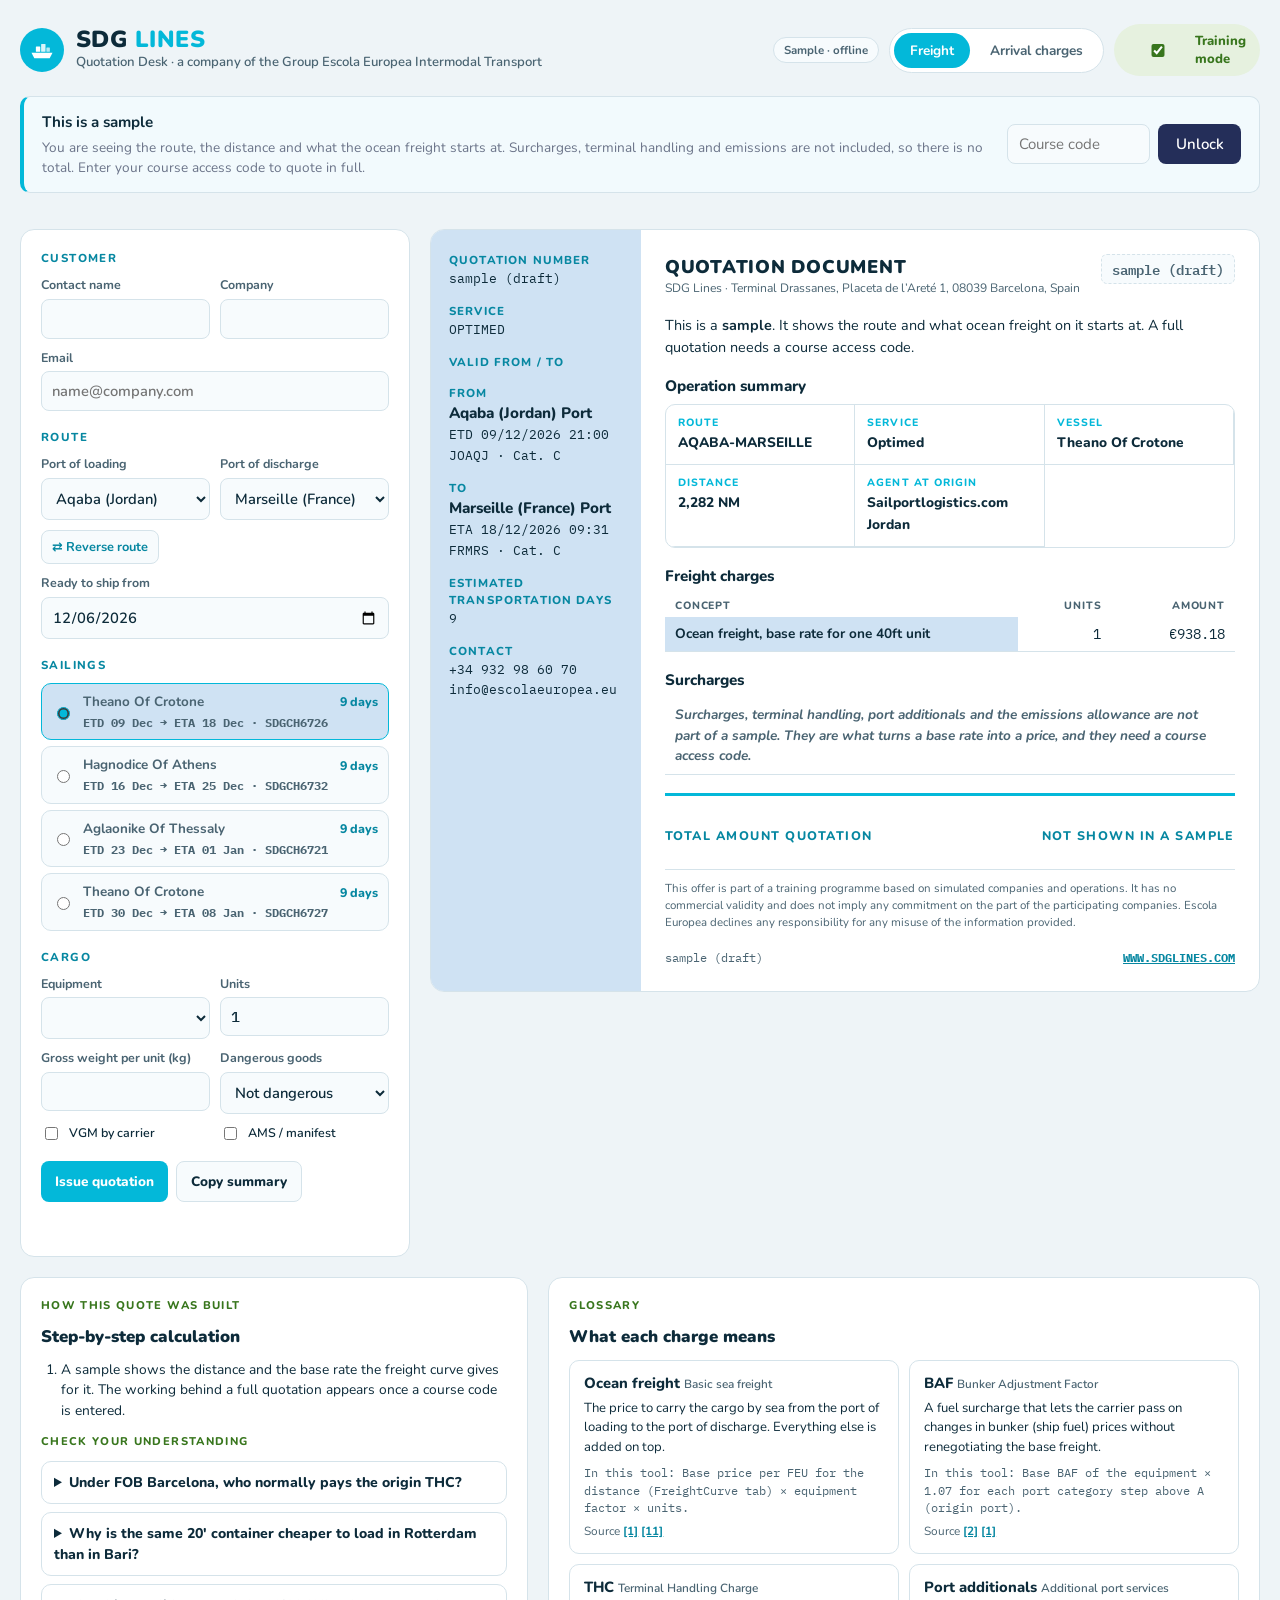
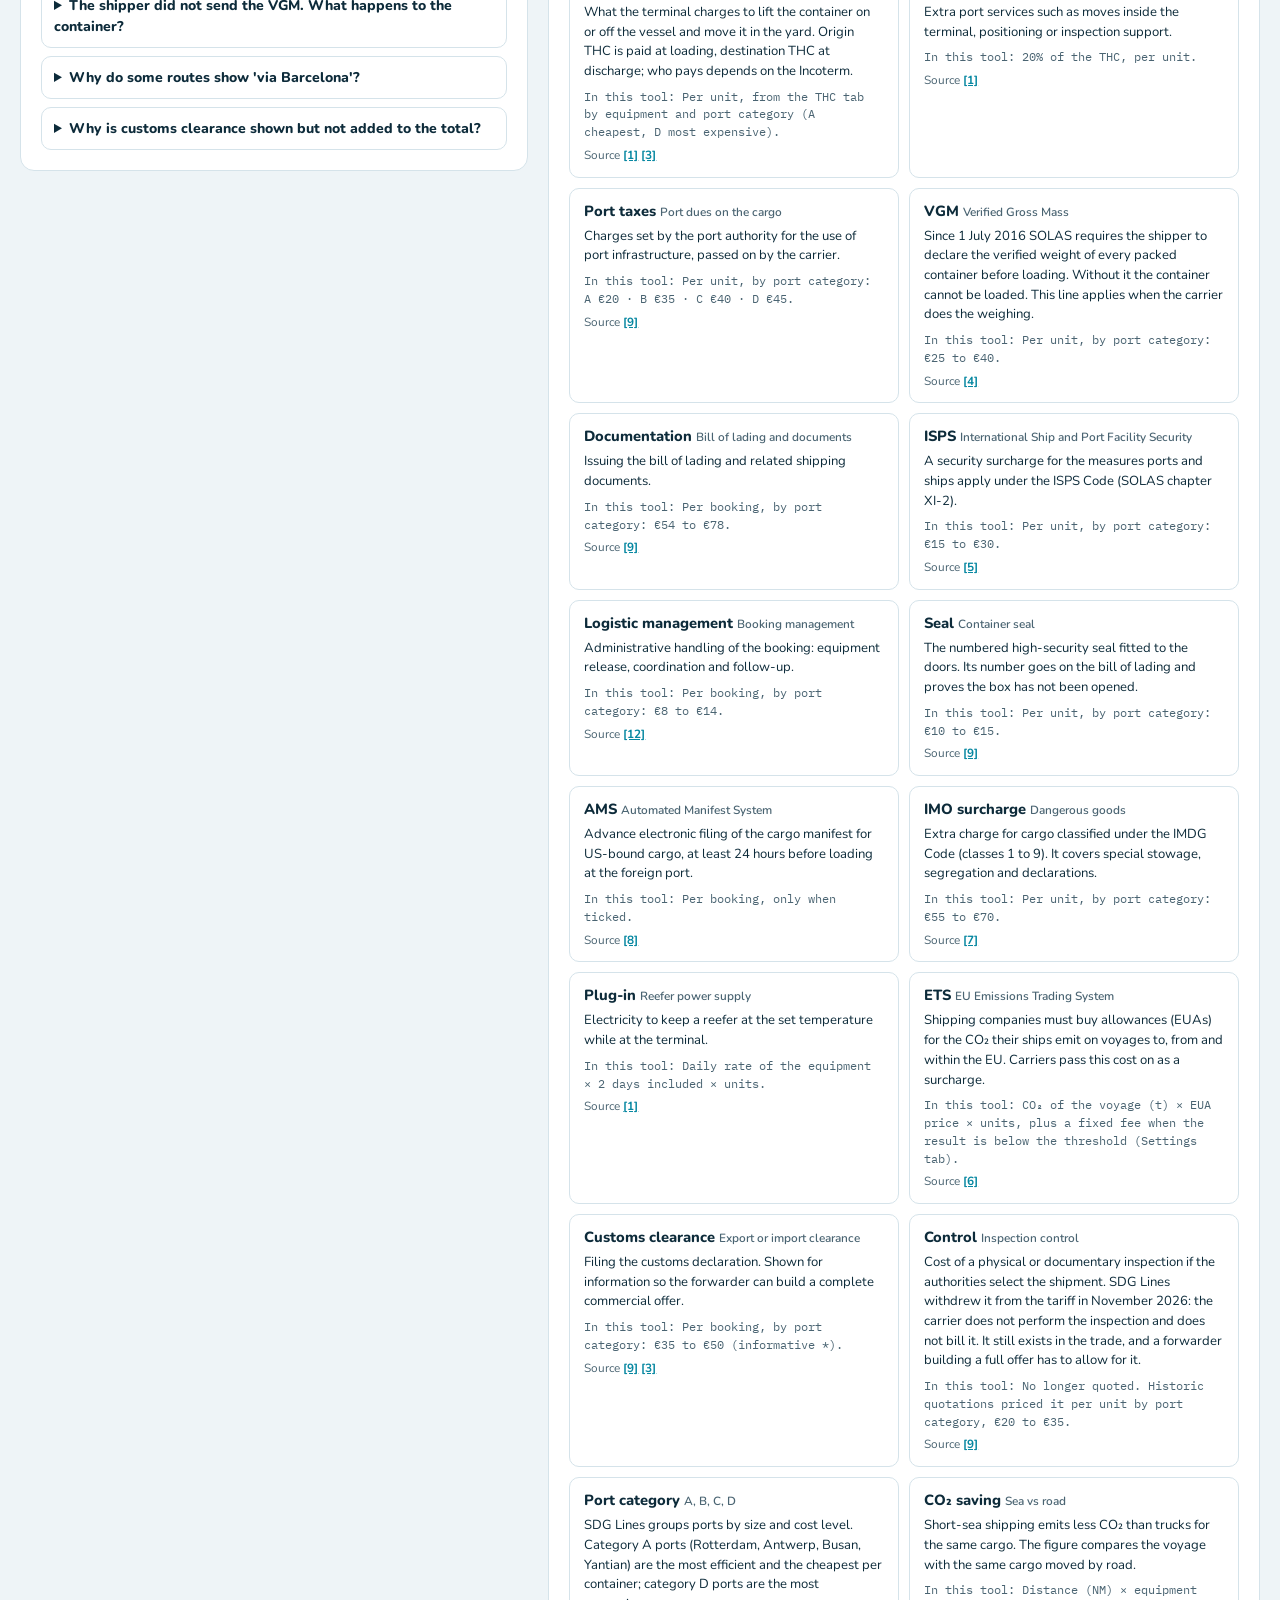
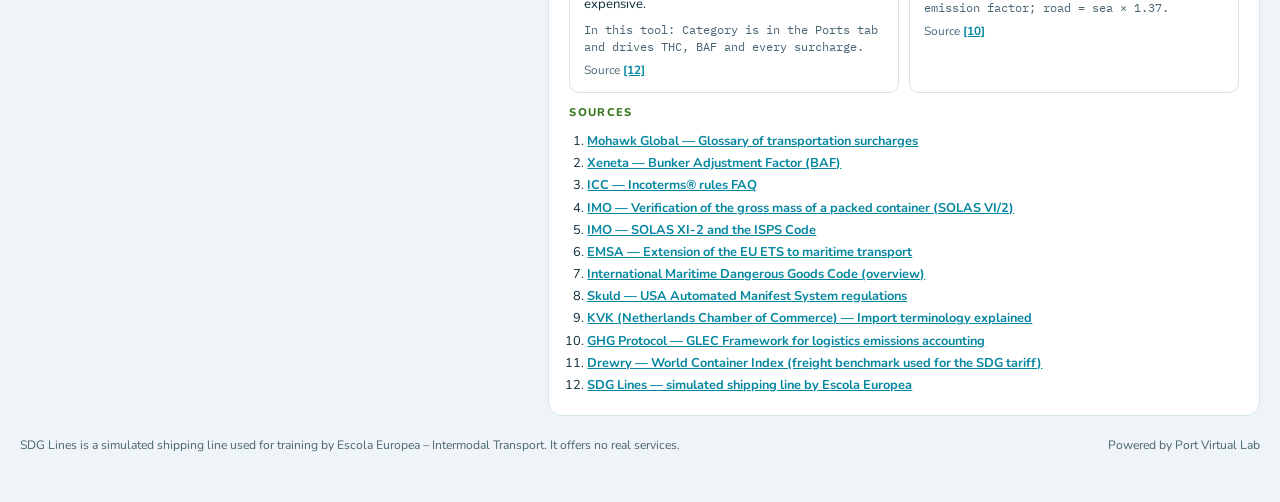
==== commit b316c0ec: "Put the domain back on the quotation sdglines.com was unpublished on 26 November, so the header link" ====
--- a/index.html
+++ b/index.html
@@ -14,7 +14,7 @@
 <body class="teach">
 <div class="wrap">
   <header class="top">
-    <a class="brand" href="https://portvirtuallab.github.io/sdglines/" target="_blank" rel="noopener">
+    <a class="brand" href="https://sdglines.com/" target="_blank" rel="noopener">
       <span class="mark" aria-hidden="true">
         <svg viewBox="0 0 32 32" fill="none"><path d="M4 19h24l-3.2 6.5H7.2z" fill="#fff"/><rect x="9" y="12" width="5" height="6" rx=".6" fill="#fff"/><rect x="15" y="9" width="5" height="9" rx=".6" fill="#fff" opacity=".85"/><rect x="21" y="13" width="4" height="5" rx=".6" fill="#fff" opacity=".7"/></svg>
       </span>
@@ -134,7 +134,7 @@
         <div class="block"><h4 id="h-sur">Surcharges</h4><div class="tbl"><table id="t-sur"></table></div></div>
         <div class="total"><span id="d-total-l">Total amount quotation</span><b id="d-total"></b></div>
         <p class="disclaimer">This offer is part of a training programme based on simulated companies and operations. It has no commercial validity and does not imply any commitment on the part of the participating companies. Escola Europea declines any responsibility for any misuse of the information provided.</p>
-        <div class="foot"><span id="d-qno3"></span><a href="https://portvirtuallab.github.io/sdglines/" target="_blank" rel="noopener">SDGLINES ON PORT VIRTUAL LAB</a></div>
+        <div class="foot"><span id="d-qno3"></span><a href="https://sdglines.com/" target="_blank" rel="noopener">WWW.SDGLINES.COM</a></div>
       </div>
     </article>
   </div>
